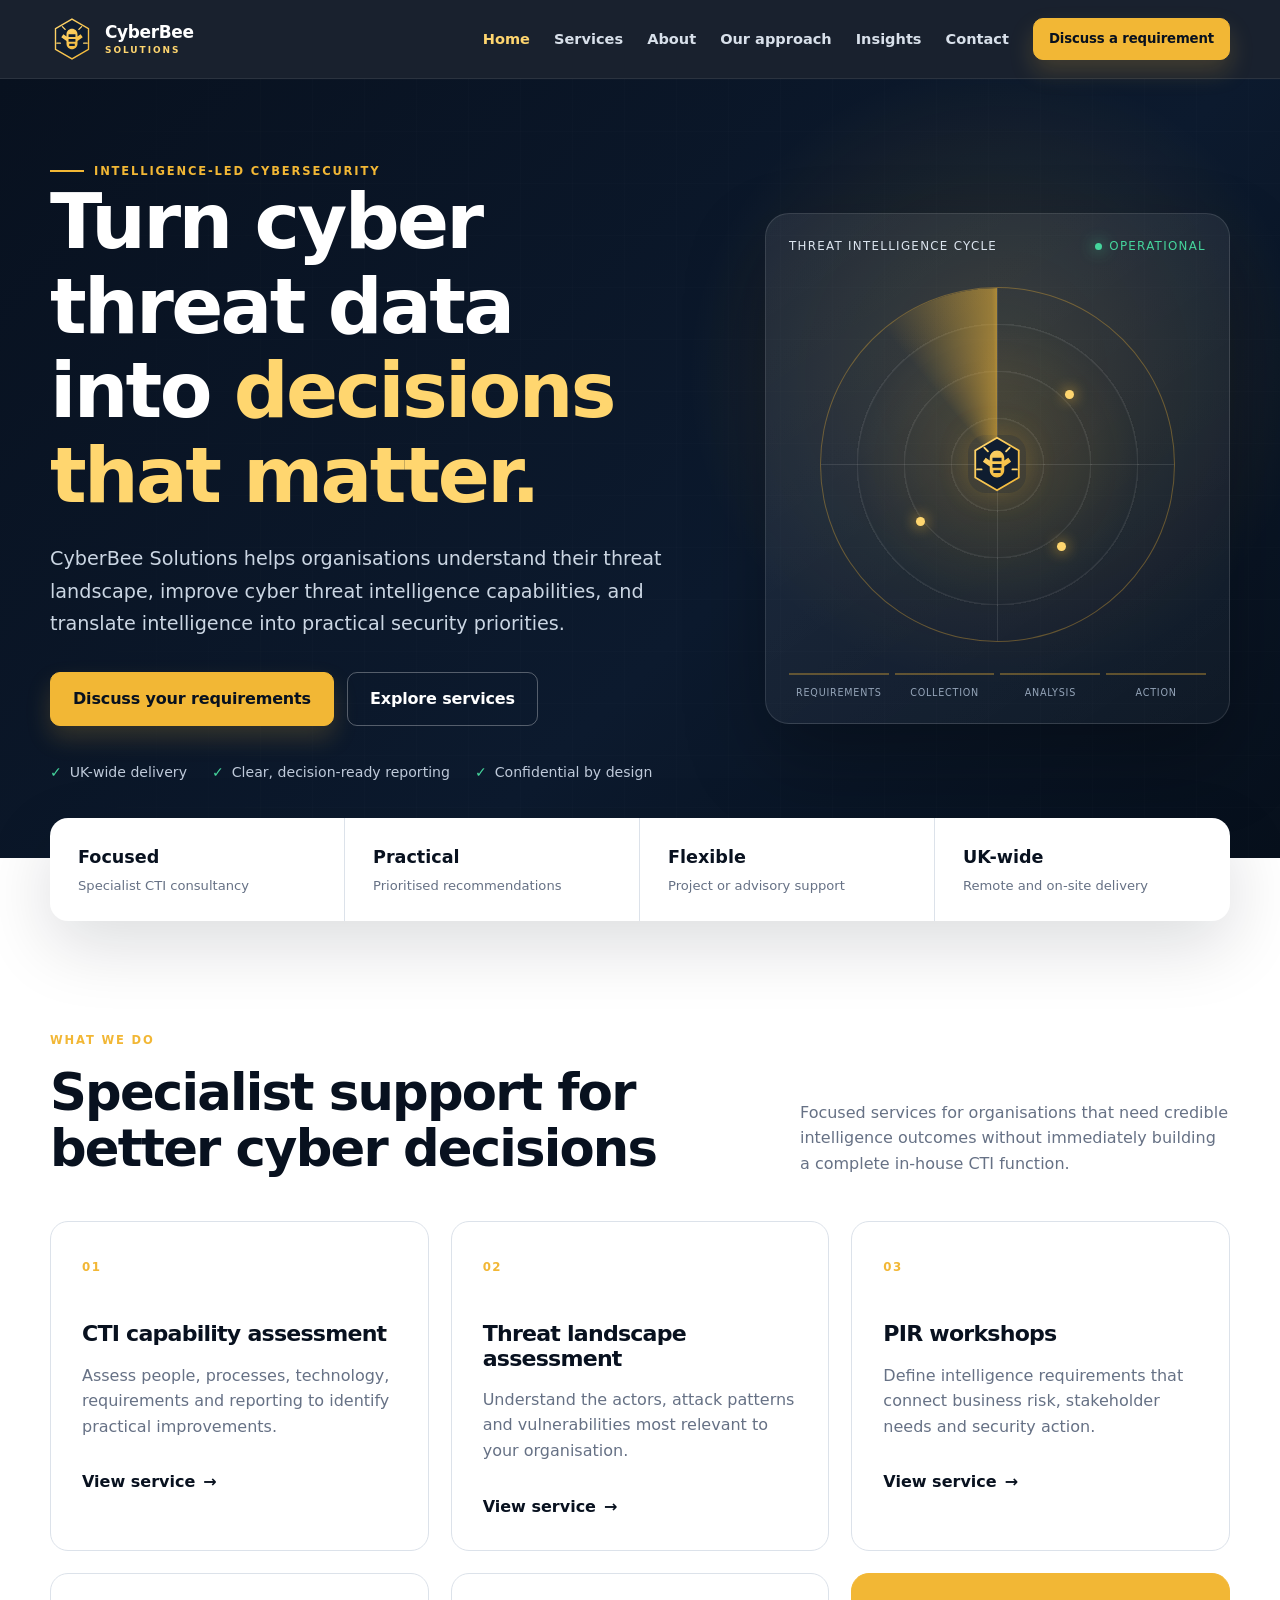
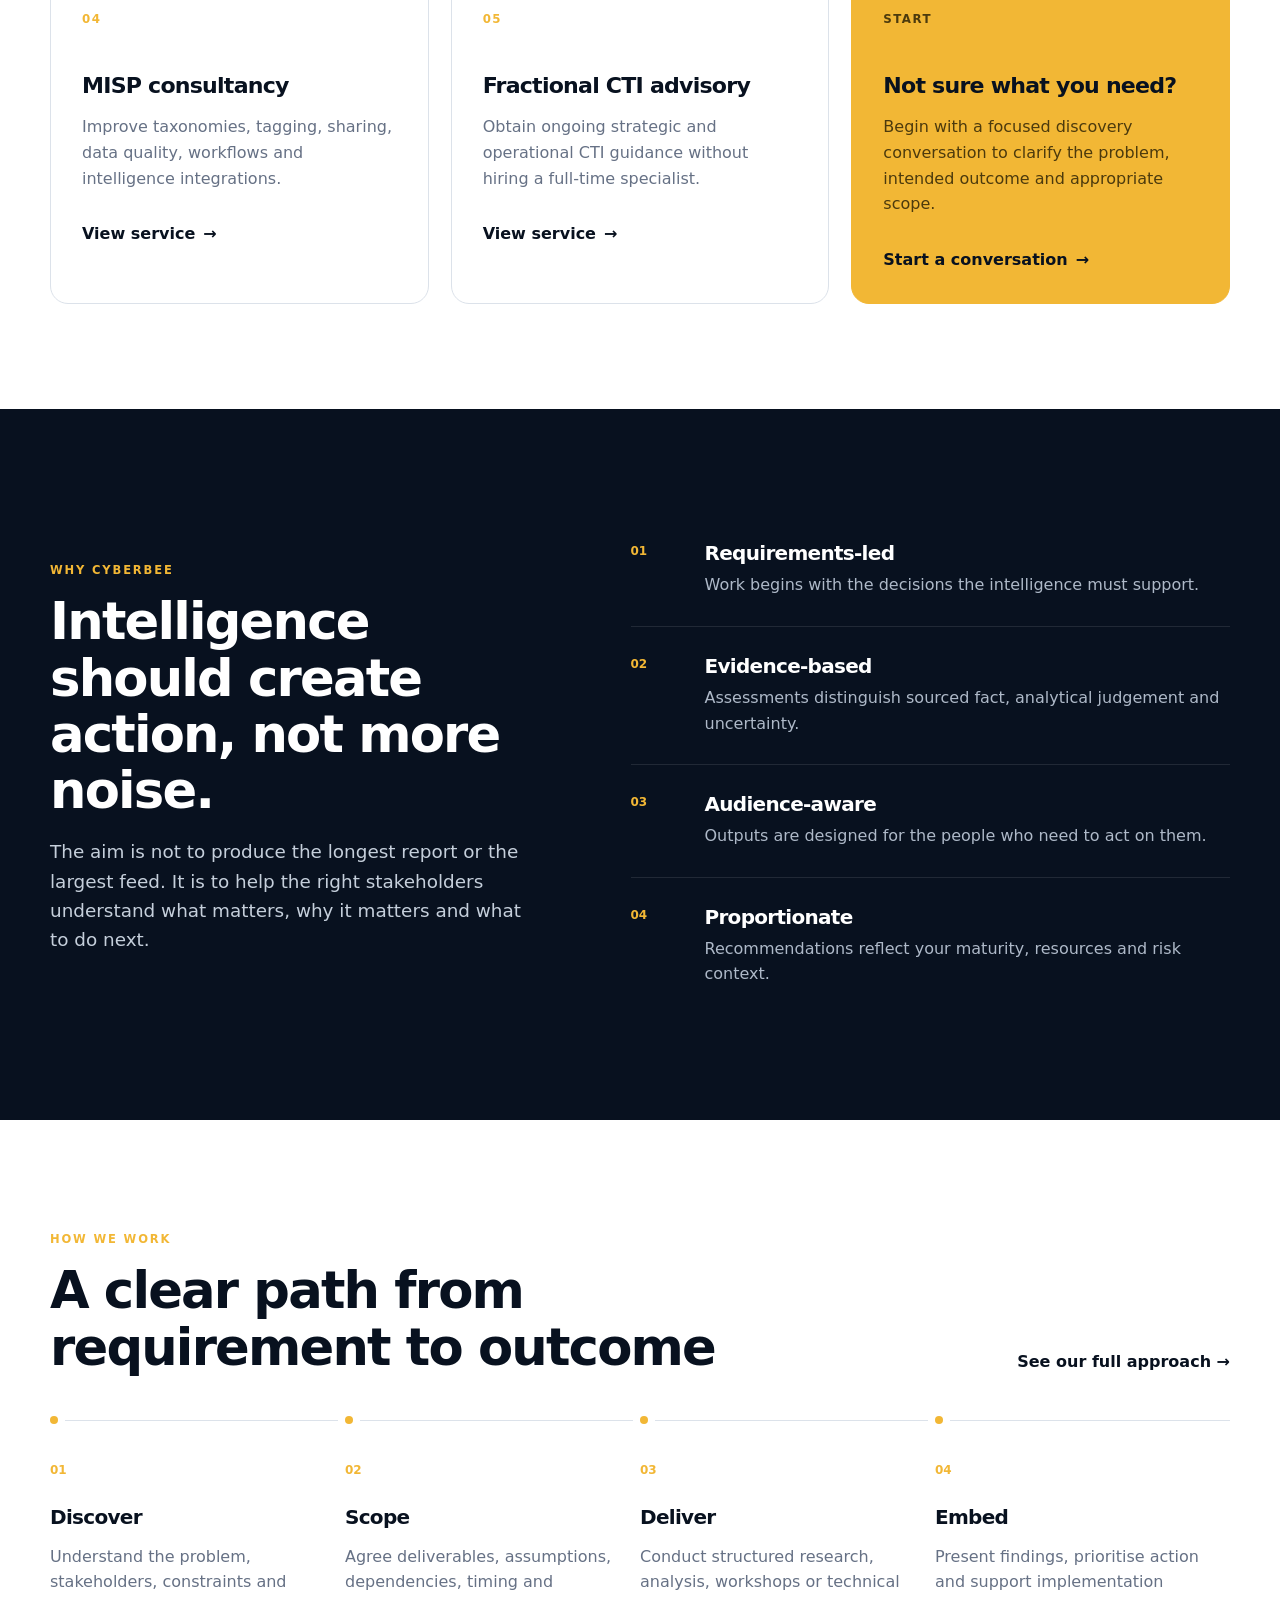
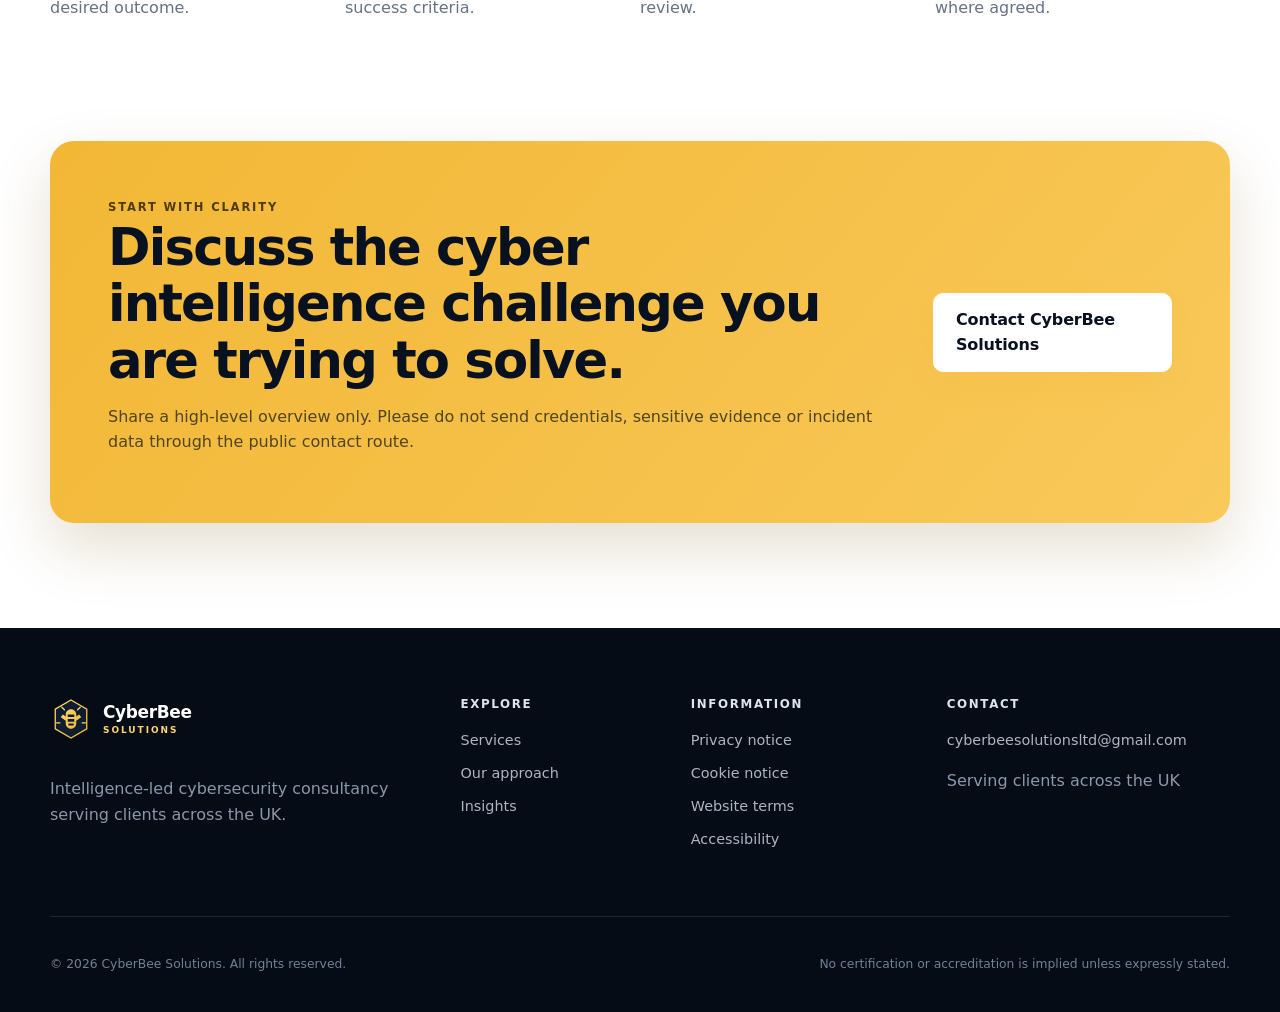
==== index.html @ a1eb2786 "Add files via upload" ====
<!doctype html>
    <html lang="en-GB">
    <head>
      <meta charset="utf-8">
      <meta name="viewport" content="width=device-width, initial-scale=1">
      <meta name="theme-color" content="#08111f">
      <meta name="description" content="CyberBee Solutions helps UK organisations understand cyber threats, strengthen CTI capabilities and make better-informed security decisions.">
      <meta name="robots" content="index, follow">
      <meta http-equiv="Content-Security-Policy" content="default-src 'self'; img-src 'self' data:; style-src 'self' 'unsafe-inline'; script-src 'self'; font-src 'self'; connect-src 'self'; frame-ancestors 'none'; base-uri 'self'; form-action 'self' mailto:; upgrade-insecure-requests">
      <meta name="referrer" content="strict-origin-when-cross-origin">
      <meta property="og:type" content="website">
      <meta property="og:site_name" content="CyberBee Solutions">
      <meta property="og:title" content="CyberBee Solutions | Intelligence-led cybersecurity consultancy">
      <meta property="og:description" content="CyberBee Solutions helps UK organisations understand cyber threats, strengthen CTI capabilities and make better-informed security decisions.">
      <meta property="og:url" content="https://cyberbeesolutions.com/">
      <meta property="og:image" content="https://cyberbeesolutions.com/assets/images/og-card.png">
      <meta name="twitter:card" content="summary_large_image">
      <link rel="canonical" href="https://cyberbeesolutions.com/">
      <link rel="icon" href="assets/images/favicon.svg" type="image/svg+xml">
      <link rel="manifest" href="site.webmanifest">
      <link rel="stylesheet" href="assets/css/styles.css">
      <title>CyberBee Solutions | Intelligence-led cybersecurity consultancy</title>
      <script type="application/ld+json">
{
  "@context": "https://schema.org",
  "@type": "ProfessionalService",
  "name": "CyberBee Solutions",
  "url": "https://cyberbeesolutions.com",
  "logo": "https://cyberbeesolutions.com/assets/images/logo-mark.svg",
  "email": "mailto:cyberbeesolutionsltd@gmail.com",
  "description": "Intelligence-led cybersecurity consultancy serving clients across the UK.",
  "areaServed": {"@type": "Country", "name": "United Kingdom"},
  "serviceType": [
    "Cyber threat intelligence capability assessment",
    "Threat landscape assessment",
    "Priority intelligence requirements workshop",
    "MISP consultancy",
    "Fractional cyber threat intelligence advisory"
  ]
}
</script>

    </head>
    <body>
      <a class="skip-link" href="#main-content">Skip to main content</a>
      <header class="site-header" data-header>
        <div class="container header-inner">
          <a class="brand" href="index.html" aria-label="CyberBee Solutions home">
            <img src="assets/images/logo-mark.svg" alt="" width="44" height="44">
            <span class="brand-copy"><strong>CyberBee</strong><small>Solutions</small></span>
          </a>
          <button class="nav-toggle" type="button" aria-expanded="false" aria-controls="primary-nav" data-nav-toggle>
            <span class="sr-only">Toggle navigation</span>
            <span></span><span></span><span></span>
          </button>
          <nav id="primary-nav" class="primary-nav" aria-label="Primary" data-nav>
            <a href="index.html" aria-current="page" class="active">Home</a><a href="services.html">Services</a><a href="about.html">About</a><a href="approach.html">Our approach</a><a href="insights.html">Insights</a><a href="contact.html">Contact</a>
            <a class="button button-small" href="contact.html">Discuss a requirement</a>
          </nav>
        </div>
      </header>
<main id="main-content">
  <section class="hero">
    <div class="hero-grid container">
      <div class="hero-copy reveal">
        <div class="eyebrow"><span></span> Intelligence-led cybersecurity</div>
        <h1>Turn cyber threat data into <em>decisions that matter.</em></h1>
        <p class="lead">CyberBee Solutions helps organisations understand their threat landscape, improve cyber threat intelligence capabilities, and translate intelligence into practical security priorities.</p>
        <div class="button-row">
          <a class="button" href="contact.html">Discuss your requirements</a>
          <a class="button button-ghost" href="services.html">Explore services</a>
        </div>
        <ul class="trust-list" aria-label="Service principles">
          <li>UK-wide delivery</li>
          <li>Clear, decision-ready reporting</li>
          <li>Confidential by design</li>
        </ul>
      </div>
      <div class="hero-visual reveal" aria-label="Cyber threat intelligence workflow illustration">
        <div class="radar-card">
          <div class="radar-head"><span>Threat intelligence cycle</span><span class="status-dot">Operational</span></div>
          <div class="radar">
            <span class="ring ring-1"></span><span class="ring ring-2"></span><span class="ring ring-3"></span>
            <span class="sweep"></span>
            <span class="node node-1"></span><span class="node node-2"></span><span class="node node-3"></span>
            <div class="radar-center"><img src="assets/images/logo-mark.svg" alt="" width="58" height="58"></div>
          </div>
          <div class="signal-row"><span>Requirements</span><span>Collection</span><span>Analysis</span><span>Action</span></div>
        </div>
      </div>
    </div>
  </section>

  <section class="section section-tight">
    <div class="container stat-strip reveal">
      <div><strong>Focused</strong><span>Specialist CTI consultancy</span></div>
      <div><strong>Practical</strong><span>Prioritised recommendations</span></div>
      <div><strong>Flexible</strong><span>Project or advisory support</span></div>
      <div><strong>UK-wide</strong><span>Remote and on-site delivery</span></div>
    </div>
  </section>

  <section class="section">
    <div class="container">
      <div class="section-heading reveal">
        <div><span class="kicker">What we do</span><h2>Specialist support for better cyber decisions</h2></div>
        <p>Focused services for organisations that need credible intelligence outcomes without immediately building a complete in-house CTI function.</p>
      </div>
      <div class="card-grid card-grid-3">
        <article class="service-card reveal"><span class="card-number">01</span><h3>CTI capability assessment</h3><p>Assess people, processes, technology, requirements and reporting to identify practical improvements.</p><a href="services.html#cti-assessment">View service <span aria-hidden="true">→</span></a></article>
        <article class="service-card reveal"><span class="card-number">02</span><h3>Threat landscape assessment</h3><p>Understand the actors, attack patterns and vulnerabilities most relevant to your organisation.</p><a href="services.html#threat-landscape">View service <span aria-hidden="true">→</span></a></article>
        <article class="service-card reveal"><span class="card-number">03</span><h3>PIR workshops</h3><p>Define intelligence requirements that connect business risk, stakeholder needs and security action.</p><a href="services.html#pir-workshop">View service <span aria-hidden="true">→</span></a></article>
        <article class="service-card reveal"><span class="card-number">04</span><h3>MISP consultancy</h3><p>Improve taxonomies, tagging, sharing, data quality, workflows and intelligence integrations.</p><a href="services.html#misp">View service <span aria-hidden="true">→</span></a></article>
        <article class="service-card reveal"><span class="card-number">05</span><h3>Fractional CTI advisory</h3><p>Obtain ongoing strategic and operational CTI guidance without hiring a full-time specialist.</p><a href="services.html#fractional">View service <span aria-hidden="true">→</span></a></article>
        <article class="service-card service-card-accent reveal"><span class="card-number">Start</span><h3>Not sure what you need?</h3><p>Begin with a focused discovery conversation to clarify the problem, intended outcome and appropriate scope.</p><a href="contact.html">Start a conversation <span aria-hidden="true">→</span></a></article>
      </div>
    </div>
  </section>

  <section class="section section-contrast">
    <div class="container split-grid">
      <div class="reveal"><span class="kicker">Why CyberBee</span><h2>Intelligence should create action, not more noise.</h2><p class="lead-sm">The aim is not to produce the longest report or the largest feed. It is to help the right stakeholders understand what matters, why it matters and what to do next.</p></div>
      <div class="principles reveal">
        <div><span>01</span><div><h3>Requirements-led</h3><p>Work begins with the decisions the intelligence must support.</p></div></div>
        <div><span>02</span><div><h3>Evidence-based</h3><p>Assessments distinguish sourced fact, analytical judgement and uncertainty.</p></div></div>
        <div><span>03</span><div><h3>Audience-aware</h3><p>Outputs are designed for the people who need to act on them.</p></div></div>
        <div><span>04</span><div><h3>Proportionate</h3><p>Recommendations reflect your maturity, resources and risk context.</p></div></div>
      </div>
    </div>
  </section>

  <section class="section">
    <div class="container process-preview">
      <div class="section-heading reveal"><div><span class="kicker">How we work</span><h2>A clear path from requirement to outcome</h2></div><a class="text-link" href="approach.html">See our full approach →</a></div>
      <ol class="process-list reveal">
        <li><span>01</span><h3>Discover</h3><p>Understand the problem, stakeholders, constraints and desired outcome.</p></li>
        <li><span>02</span><h3>Scope</h3><p>Agree deliverables, assumptions, dependencies, timing and success criteria.</p></li>
        <li><span>03</span><h3>Deliver</h3><p>Conduct structured research, analysis, workshops or technical review.</p></li>
        <li><span>04</span><h3>Embed</h3><p>Present findings, prioritise action and support implementation where agreed.</p></li>
      </ol>
    </div>
  </section>

  <section class="section section-cta">
    <div class="container cta-panel reveal">
      <div><span class="kicker">Start with clarity</span><h2>Discuss the cyber intelligence challenge you are trying to solve.</h2><p>Share a high-level overview only. Please do not send credentials, sensitive evidence or incident data through the public contact route.</p></div>
      <a class="button button-light" href="contact.html">Contact CyberBee Solutions</a>
    </div>
  </section>
</main>
  <footer class="site-footer">
    <div class="container footer-grid">
      <div>
        <a class="brand brand-footer" href="index.html">
          <img src="assets/images/logo-mark.svg" alt="" width="42" height="42">
          <span class="brand-copy"><strong>CyberBee</strong><small>Solutions</small></span>
        </a>
        <p>Intelligence-led cybersecurity consultancy serving clients across the UK.</p>
      </div>
      <div>
        <h2>Explore</h2>
        <a href="services.html">Services</a>
        <a href="approach.html">Our approach</a>
        <a href="insights.html">Insights</a>
      </div>
      <div>
        <h2>Information</h2>
        <a href="privacy.html">Privacy notice</a>
        <a href="cookies.html">Cookie notice</a>
        <a href="terms.html">Website terms</a>
        <a href="accessibility.html">Accessibility</a>
      </div>
      <div>
        <h2>Contact</h2>
        <a href="mailto:cyberbeesolutionsltd@gmail.com">cyberbeesolutionsltd@gmail.com</a>
        <p>Serving clients across the UK</p>
      </div>
    </div>
    <div class="container footer-bottom">
      <p>&copy; <span data-year>2026</span> CyberBee Solutions. All rights reserved.</p>
      <p>No certification or accreditation is implied unless expressly stated.</p>
    </div>
  </footer>
  <script src="assets/js/main.js" defer></script>
</body>
</html>
---- assets/css/styles.css ----
:root {
  --ink: #08111f;
  --ink-2: #0f1d30;
  --ink-3: #182a43;
  --gold: #f2b735;
  --gold-2: #ffd66f;
  --cream: #f7f4ec;
  --paper: #ffffff;
  --muted: #667185;
  --line: #dce2ea;
  --success: #45d59c;
  --radius: 18px;
  --shadow: 0 24px 70px rgba(5, 14, 28, .14);
  --container: 1180px;
}
* { box-sizing: border-box; }
html { scroll-behavior: smooth; }
body { margin: 0; color: var(--ink); background: var(--paper); font-family: Inter, ui-sans-serif, system-ui, -apple-system, BlinkMacSystemFont, "Segoe UI", sans-serif; line-height: 1.6; -webkit-font-smoothing: antialiased; }
img { max-width: 100%; display: block; }
a { color: inherit; }
button, input, select, textarea { font: inherit; }
button { cursor: pointer; }
:focus-visible { outline: 3px solid var(--gold); outline-offset: 3px; }
::selection { background: var(--gold-2); color: var(--ink); }
.container { width: min(calc(100% - 40px), var(--container)); margin-inline: auto; }
.narrow { max-width: 850px; }
.sr-only { position: absolute; width: 1px; height: 1px; padding: 0; margin: -1px; overflow: hidden; clip: rect(0,0,0,0); white-space: nowrap; border: 0; }
.skip-link { position: fixed; top: 10px; left: 10px; z-index: 9999; padding: 12px 16px; background: var(--gold); color: var(--ink); transform: translateY(-150%); border-radius: 8px; font-weight: 800; text-decoration: none; }
.skip-link:focus { transform: translateY(0); }
.site-header { position: sticky; top: 0; z-index: 1000; background: rgba(8, 17, 31, .93); color: #fff; backdrop-filter: blur(18px); border-bottom: 1px solid rgba(255,255,255,.08); transition: box-shadow .25s ease; }
.site-header.scrolled { box-shadow: 0 12px 40px rgba(0,0,0,.2); }
.header-inner { min-height: 78px; display: flex; align-items: center; justify-content: space-between; gap: 30px; }
.brand { display: inline-flex; align-items: center; gap: 11px; text-decoration: none; }
.brand img { flex: 0 0 auto; }
.brand-copy { display: grid; line-height: 1; }
.brand-copy strong { font-size: 1.06rem; letter-spacing: -.02em; }
.brand-copy small { margin-top: 5px; color: var(--gold-2); text-transform: uppercase; letter-spacing: .22em; font-size: .56rem; font-weight: 800; }
.primary-nav { display: flex; align-items: center; gap: 24px; }
.primary-nav > a { text-decoration: none; font-size: .91rem; color: #d8e0ea; font-weight: 650; transition: color .2s ease; }
.primary-nav > a:hover, .primary-nav > a.active { color: var(--gold-2); }
.nav-toggle { display: none; border: 0; background: transparent; padding: 8px; }
.nav-toggle span:not(.sr-only) { display: block; width: 25px; height: 2px; background: #fff; margin: 5px 0; transition: .2s; }
.button { display: inline-flex; align-items: center; justify-content: center; min-height: 50px; padding: 13px 22px; border: 1px solid var(--gold); border-radius: 10px; background: var(--gold); color: var(--ink) !important; text-decoration: none; font-weight: 850; letter-spacing: -.01em; box-shadow: 0 12px 25px rgba(242,183,53,.18); transition: transform .2s ease, background .2s ease, border-color .2s ease; }
.button:hover { transform: translateY(-2px); background: var(--gold-2); border-color: var(--gold-2); }
.button-small { min-height: 42px; padding: 9px 15px; font-size: .83rem !important; }
.button-ghost { background: transparent; color: inherit !important; border-color: rgba(255,255,255,.3); box-shadow: none; }
.button-ghost:hover { background: rgba(255,255,255,.08); border-color: #fff; }
.button-light { background: #fff; border-color: #fff; color: var(--ink) !important; }
.button-row { display: flex; flex-wrap: wrap; gap: 13px; margin-top: 31px; }
.hero { position: relative; overflow: hidden; min-height: 700px; color: #fff; background: radial-gradient(circle at 78% 38%, rgba(242,183,53,.16), transparent 28%), linear-gradient(135deg, #08111f 0%, #0c1a2e 60%, #07101c 100%); }
.hero::before { content: ""; position: absolute; inset: 0; pointer-events: none; opacity: .18; background-image: linear-gradient(rgba(255,255,255,.06) 1px, transparent 1px), linear-gradient(90deg, rgba(255,255,255,.06) 1px, transparent 1px); background-size: 52px 52px; mask-image: linear-gradient(to right, transparent, #000 25%, #000); }
.hero-grid { min-height: 700px; display: grid; grid-template-columns: 1.12fr .88fr; gap: 70px; align-items: center; padding-block: 75px; position: relative; }
.eyebrow, .kicker { display: inline-flex; align-items: center; gap: 10px; color: var(--gold); text-transform: uppercase; letter-spacing: .16em; font-size: .72rem; font-weight: 900; }
.eyebrow span { width: 34px; height: 2px; background: var(--gold); }
h1, h2, h3 { margin: 0; line-height: 1.1; letter-spacing: -.035em; }
h1 { font-size: clamp(3.2rem, 6vw, 6.3rem); max-width: 900px; }
h1 em { color: var(--gold-2); font-style: normal; }
h2 { font-size: clamp(2.1rem, 4vw, 3.8rem); }
h3 { font-size: 1.25rem; }
.hero .lead { max-width: 720px; margin: 25px 0 0; color: #cbd6e3; font-size: clamp(1.05rem, 1.5vw, 1.24rem); line-height: 1.7; }
.lead-sm { font-size: 1.15rem; color: #c5cfdb; }
.trust-list { display: flex; flex-wrap: wrap; gap: 18px 25px; margin: 35px 0 0; padding: 0; list-style: none; color: #bfcada; font-size: .88rem; }
.trust-list li::before { content: "✓"; margin-right: 8px; color: var(--success); font-weight: 900; }
.radar-card { width: min(100%, 465px); margin-left: auto; padding: 23px; border: 1px solid rgba(255,255,255,.12); border-radius: 24px; background: linear-gradient(145deg, rgba(255,255,255,.08), rgba(255,255,255,.03)); box-shadow: 0 35px 80px rgba(0,0,0,.28); }
.radar-head { display: flex; align-items: center; justify-content: space-between; color: #dce5ef; font-size: .74rem; text-transform: uppercase; letter-spacing: .11em; }
.status-dot { color: var(--success); }
.status-dot::before { content: ""; display: inline-block; width: 7px; height: 7px; margin-right: 7px; border-radius: 50%; background: var(--success); box-shadow: 0 0 15px var(--success); }
.radar { width: min(100%, 355px); aspect-ratio: 1; margin: 31px auto; position: relative; border-radius: 50%; border: 1px solid rgba(242,183,53,.34); background: radial-gradient(circle, rgba(242,183,53,.12), transparent 58%), repeating-radial-gradient(circle, transparent 0 45px, rgba(255,255,255,.08) 46px 47px); overflow: hidden; }
.radar::before, .radar::after { content: ""; position: absolute; background: rgba(255,255,255,.1); }
.radar::before { width: 1px; height: 100%; left: 50%; }
.radar::after { height: 1px; width: 100%; top: 50%; }
.radar-center { position: absolute; inset: 50% auto auto 50%; transform: translate(-50%,-50%); z-index: 3; border-radius: 18px; box-shadow: 0 0 30px rgba(242,183,53,.23); }
.sweep { position: absolute; inset: 0; border-radius: 50%; background: conic-gradient(from 0deg, transparent 0 320deg, rgba(242,183,53,.52) 358deg, rgba(242,183,53,.65) 360deg); animation: radar-sweep 7s linear infinite; }
.node { position: absolute; z-index: 2; width: 9px; height: 9px; border-radius: 50%; background: var(--gold-2); box-shadow: 0 0 14px var(--gold); }
.node-1 { top: 29%; left: 69%; }.node-2 { top: 65%; left: 27%; }.node-3 { top: 72%; left: 67%; }
.signal-row { display: grid; grid-template-columns: repeat(4,1fr); gap: 6px; color: #94a4b8; font-size: .6rem; text-transform: uppercase; letter-spacing: .08em; text-align: center; }
.signal-row span { padding-top: 10px; border-top: 2px solid rgba(242,183,53,.34); }
@keyframes radar-sweep { to { transform: rotate(360deg); } }
.section { padding: 105px 0; }
.section-tight { padding: 0; position: relative; z-index: 3; }
.section-contrast { background: var(--ink); color: #fff; }
.section-heading { display: flex; justify-content: space-between; gap: 45px; align-items: end; margin-bottom: 45px; }
.section-heading > div { max-width: 680px; }
.section-heading > p { max-width: 430px; color: var(--muted); margin: 0; }
.section-heading .kicker, .split-grid .kicker { margin-bottom: 14px; }
.stat-strip { margin-top: -40px; display: grid; grid-template-columns: repeat(4,1fr); background: #fff; box-shadow: var(--shadow); border-radius: 18px; overflow: hidden; }
.stat-strip div { padding: 25px 28px; border-right: 1px solid var(--line); }
.stat-strip div:last-child { border-right: 0; }
.stat-strip strong, .stat-strip span { display: block; }
.stat-strip strong { font-size: 1.1rem; }
.stat-strip span { color: var(--muted); font-size: .82rem; margin-top: 4px; }
.card-grid { display: grid; gap: 22px; }
.card-grid-3 { grid-template-columns: repeat(3,1fr); }
.service-card, .value-card, .article-card { border: 1px solid var(--line); border-radius: var(--radius); padding: 31px; background: #fff; transition: transform .25s ease, box-shadow .25s ease, border-color .25s ease; }
.service-card:hover, .value-card:hover, .article-card:hover { transform: translateY(-5px); box-shadow: 0 18px 45px rgba(8,17,31,.1); border-color: #c4ccd7; }
.card-number { display: inline-block; color: var(--gold); font-weight: 900; font-size: .74rem; letter-spacing: .12em; text-transform: uppercase; margin-bottom: 45px; }
.service-card h3 { font-size: 1.38rem; }
.service-card p, .value-card p, .article-card p { color: var(--muted); }
.service-card a { display: inline-flex; gap: 8px; margin-top: 14px; color: var(--ink); text-decoration: none; font-weight: 800; }
.service-card-accent { background: var(--gold); border-color: var(--gold); }
.service-card-accent .card-number, .service-card-accent p { color: #4c3a0d; }
.split-grid { display: grid; grid-template-columns: .9fr 1.1fr; gap: 90px; align-items: center; }
.align-start { align-items: start; }
.principles { display: grid; gap: 1px; background: rgba(255,255,255,.1); }
.principles > div { display: grid; grid-template-columns: 54px 1fr; gap: 20px; padding: 28px 0; background: var(--ink); }
.principles > div > span { color: var(--gold); font-size: .75rem; font-weight: 900; }
.principles p { color: #aeb9c8; margin: 8px 0 0; }
.text-link { color: var(--ink); font-weight: 800; text-decoration: none; }
.process-list { display: grid; grid-template-columns: repeat(4,1fr); gap: 0; list-style: none; margin: 0; padding: 0; border-top: 1px solid var(--line); }
.process-list li { position: relative; padding: 35px 25px 0 0; }
.process-list li::before { content: ""; position: absolute; width: 8px; height: 8px; background: var(--gold); border-radius: 50%; top: -5px; left: 0; box-shadow: 0 0 0 7px #fff; }
.process-list span { color: var(--gold); font-size: .75rem; font-weight: 900; }
.process-list h3 { margin-top: 24px; }
.process-list p { color: var(--muted); }
.section-cta { padding-top: 0; }
.cta-panel { padding: 52px 58px; border-radius: 24px; background: linear-gradient(130deg, var(--gold) 0%, #f9c95a 100%); display: flex; align-items: center; justify-content: space-between; gap: 45px; box-shadow: 0 25px 60px rgba(116,79,0,.18); }
.cta-panel > div { max-width: 780px; }
.cta-panel .kicker { color: #4f3b08; }
.cta-panel h2 { font-size: clamp(2rem, 4vw, 3.5rem); }
.cta-panel p { color: #4f451f; }
.page-hero { padding: 115px 0 95px; color: #fff; background: radial-gradient(circle at 75% 20%, rgba(242,183,53,.14), transparent 32%), var(--ink); }
.page-hero h1 { font-size: clamp(3rem, 6vw, 5.5rem); margin-top: 13px; }
.page-hero .lead { color: #c7d2df; font-size: 1.2rem; margin-top: 25px; max-width: 770px; }
.page-hero-legal { padding: 85px 0 70px; }
.page-hero-legal h1 { font-size: clamp(2.7rem,5vw,4.4rem); }
.page-hero-legal p { color: #b8c5d4; }
.services-detail { padding-top: 45px; }
.service-detail { display: grid; grid-template-columns: 90px 1fr; gap: 40px; padding: 65px 0; border-bottom: 1px solid var(--line); scroll-margin-top: 100px; }
.service-index { color: var(--gold); font-size: 1rem; font-weight: 900; }
.service-detail > div:last-child { max-width: 950px; }
.service-detail h2 { margin: 12px 0 18px; }
.service-detail > div > p { color: var(--muted); font-size: 1.1rem; }
.service-tag, .article-type { display: inline-block; padding: 6px 9px; border-radius: 6px; background: #fff5d9; color: #725000; font-size: .66rem; text-transform: uppercase; letter-spacing: .13em; font-weight: 900; }
.detail-grid { display: grid; grid-template-columns: repeat(2,1fr); gap: 45px; margin-top: 35px; }
.check-list { padding: 0; list-style: none; }
.check-list li { position: relative; padding-left: 25px; margin: 10px 0; }
.check-list li::before { content: "✓"; position: absolute; left: 0; color: #b47800; font-weight: 900; }
.model-grid { display: grid; grid-template-columns: repeat(2,1fr); gap: 18px; }
.model-grid > div { padding: 25px; border: 1px solid rgba(255,255,255,.14); border-radius: 14px; }
.model-grid p { color: #aeb9c8; margin-bottom: 0; }
.prose p { color: var(--muted); font-size: 1.08rem; }
.section-contrast .prose p { color: #bac5d2; }
.value-card h3 { color: var(--ink); }
.info-panel { background: var(--cream); border-radius: var(--radius); padding: 35px; border-left: 5px solid var(--gold); }
.timeline { position: relative; }
.timeline::before { content: ""; position: absolute; left: 34px; top: 35px; bottom: 35px; width: 1px; background: var(--line); }
.timeline-item { position: relative; display: grid; grid-template-columns: 70px 1fr; gap: 45px; padding: 35px 0 70px; }
.timeline-marker { position: relative; z-index: 2; width: 68px; height: 68px; display: grid; place-items: center; border-radius: 50%; background: var(--ink); color: var(--gold); font-weight: 900; box-shadow: 0 0 0 10px #fff; }
.timeline-item > div:last-child { max-width: 850px; }
.timeline-item h2 { margin: 12px 0 15px; font-size: clamp(2rem,4vw,3.2rem); }
.timeline-item p { color: var(--muted); }
.insight-layout { display: grid; grid-template-columns: repeat(2,1fr); gap: 24px; }
.article-featured { grid-column: 1 / -1; padding: 45px; }
.article-card h2 { margin: 18px 0; font-size: clamp(1.7rem,3vw,2.7rem); }
.number-list { counter-reset: item; list-style: none; padding: 0; }
.number-list li { counter-increment: item; position: relative; padding-left: 36px; margin: 15px 0; }
.number-list li::before { content: "0" counter(item); position: absolute; left: 0; color: #a86c00; font-size: .72rem; font-weight: 900; }
.contact-grid { display: grid; grid-template-columns: .8fr 1.2fr; gap: 85px; align-items: start; }
.contact-copy h2 { margin: 12px 0 22px; }
.contact-copy > p { color: var(--muted); }
.contact-method { padding: 20px 0; border-bottom: 1px solid var(--line); }
.contact-method span { display: block; color: var(--muted); font-size: .72rem; text-transform: uppercase; letter-spacing: .12em; font-weight: 850; }
.contact-method a, .contact-method p { display: block; margin: 5px 0 0; font-weight: 750; overflow-wrap: anywhere; }
.response-note { margin-top: 30px; padding: 20px; background: var(--cream); border-radius: 12px; }
.response-note p { margin-bottom: 0; color: var(--muted); }
.contact-form { padding: 40px; border: 1px solid var(--line); border-radius: var(--radius); box-shadow: var(--shadow); }
.form-row { margin-bottom: 21px; }
.form-row label { display: block; margin-bottom: 7px; font-weight: 750; }
.form-row input, .form-row select, .form-row textarea { width: 100%; border: 1px solid #bfc7d2; border-radius: 9px; padding: 12px 13px; color: var(--ink); background: #fff; }
.form-row textarea { resize: vertical; }
.form-row small { display: block; margin-top: 6px; color: var(--muted); }
.checkbox-row { display: grid; grid-template-columns: 20px 1fr; gap: 10px; align-items: start; }
.checkbox-row input { width: 18px; height: 18px; margin-top: 4px; }
.checkbox-row label { font-weight: 500; font-size: .9rem; }
.honeypot { position: absolute !important; left: -10000px !important; width: 1px !important; height: 1px !important; overflow: hidden !important; }
.form-status { min-height: 1.6em; color: #7b5300; font-weight: 700; }
.legal-main { background: #fff; }
.legal-copy { max-width: 850px; }
.legal-copy h2 { font-size: 1.55rem; margin-top: 42px; }
.legal-copy p, .legal-copy li { color: #4e596a; }
.legal-copy a { color: #7b5300; font-weight: 700; overflow-wrap: anywhere; }
.not-found { min-height: 650px; display: grid; place-items: center; text-align: center; color: #fff; background: var(--ink); }
.error-code { display: block; color: var(--gold); font-size: 1rem; font-weight: 900; letter-spacing: .25em; }
.not-found h1 { font-size: clamp(3rem,7vw,6rem); margin-top: 12px; }
.not-found p { color: #b8c5d4; }
.not-found .button-row { justify-content: center; }
.site-footer { padding: 70px 0 25px; background: #050c15; color: #fff; }
.footer-grid { display: grid; grid-template-columns: 1.4fr .7fr .8fr 1.1fr; gap: 50px; }
.brand-footer { margin-bottom: 20px; }
.footer-grid p { color: #8998aa; }
.footer-grid h2 { margin-bottom: 18px; color: #dce4ee; font-size: .74rem; text-transform: uppercase; letter-spacing: .14em; }
.footer-grid > div:not(:first-child) a { display: block; margin: 10px 0; color: #aab6c5; text-decoration: none; font-size: .9rem; overflow-wrap: anywhere; }
.footer-grid a:hover { color: var(--gold-2); }
.footer-bottom { display: flex; justify-content: space-between; gap: 30px; margin-top: 55px; padding-top: 25px; border-top: 1px solid rgba(255,255,255,.1); color: #718095; font-size: .77rem; }
.reveal { opacity: 0; transform: translateY(18px); transition: opacity .6s ease, transform .6s ease; }
.reveal.visible { opacity: 1; transform: translateY(0); }
@media (max-width: 980px) {
  .nav-toggle { display: block; }
  .primary-nav { position: absolute; top: 78px; left: 0; right: 0; display: none; padding: 20px; background: var(--ink); border-top: 1px solid rgba(255,255,255,.1); flex-direction: column; align-items: stretch; gap: 5px; }
  .primary-nav.open { display: flex; }
  .primary-nav > a { padding: 11px; }
  .hero-grid, .split-grid, .contact-grid { grid-template-columns: 1fr; }
  .hero-grid { gap: 45px; padding-bottom: 110px; }
  .hero-visual { display: none; }
  .card-grid-3 { grid-template-columns: repeat(2,1fr); }
  .stat-strip { grid-template-columns: repeat(2,1fr); }
  .stat-strip div:nth-child(2) { border-right: 0; }
  .stat-strip div:nth-child(-n+2) { border-bottom: 1px solid var(--line); }
  .process-list { grid-template-columns: repeat(2,1fr); row-gap: 45px; }
  .footer-grid { grid-template-columns: repeat(2,1fr); }
  .section-heading { align-items: start; flex-direction: column; }
  .split-grid { gap: 45px; }
  .contact-grid { gap: 50px; }
}
@media (max-width: 650px) {
  .container { width: min(calc(100% - 28px), var(--container)); }
  .header-inner { min-height: 70px; }
  .primary-nav { top: 70px; }
  .hero, .hero-grid { min-height: 650px; }
  .hero-grid { padding-block: 75px 115px; }
  h1 { font-size: clamp(2.8rem, 15vw, 4.3rem); }
  .page-hero { padding: 82px 0 70px; }
  .section { padding: 78px 0; }
  .section-tight { padding: 0; }
  .card-grid-3, .detail-grid, .model-grid, .insight-layout { grid-template-columns: 1fr; }
  .article-featured { grid-column: auto; padding: 31px; }
  .stat-strip { margin-top: -28px; }
  .stat-strip div { padding: 20px; }
  .process-list { grid-template-columns: 1fr; border-top: 0; }
  .process-list li { border-top: 1px solid var(--line); }
  .cta-panel { padding: 35px 25px; flex-direction: column; align-items: flex-start; }
  .service-detail { grid-template-columns: 1fr; gap: 14px; padding: 48px 0; }
  .timeline::before { left: 24px; }
  .timeline-item { grid-template-columns: 50px 1fr; gap: 20px; }
  .timeline-marker { width: 48px; height: 48px; box-shadow: 0 0 0 7px #fff; font-size: .75rem; }
  .contact-form { padding: 25px; }
  .footer-grid { grid-template-columns: 1fr; gap: 30px; }
  .footer-bottom { flex-direction: column; }
}
@media (prefers-reduced-motion: reduce) {
  html { scroll-behavior: auto; }
  *, *::before, *::after { animation-duration: .01ms !important; animation-iteration-count: 1 !important; transition-duration: .01ms !important; }
  .reveal { opacity: 1; transform: none; }
}
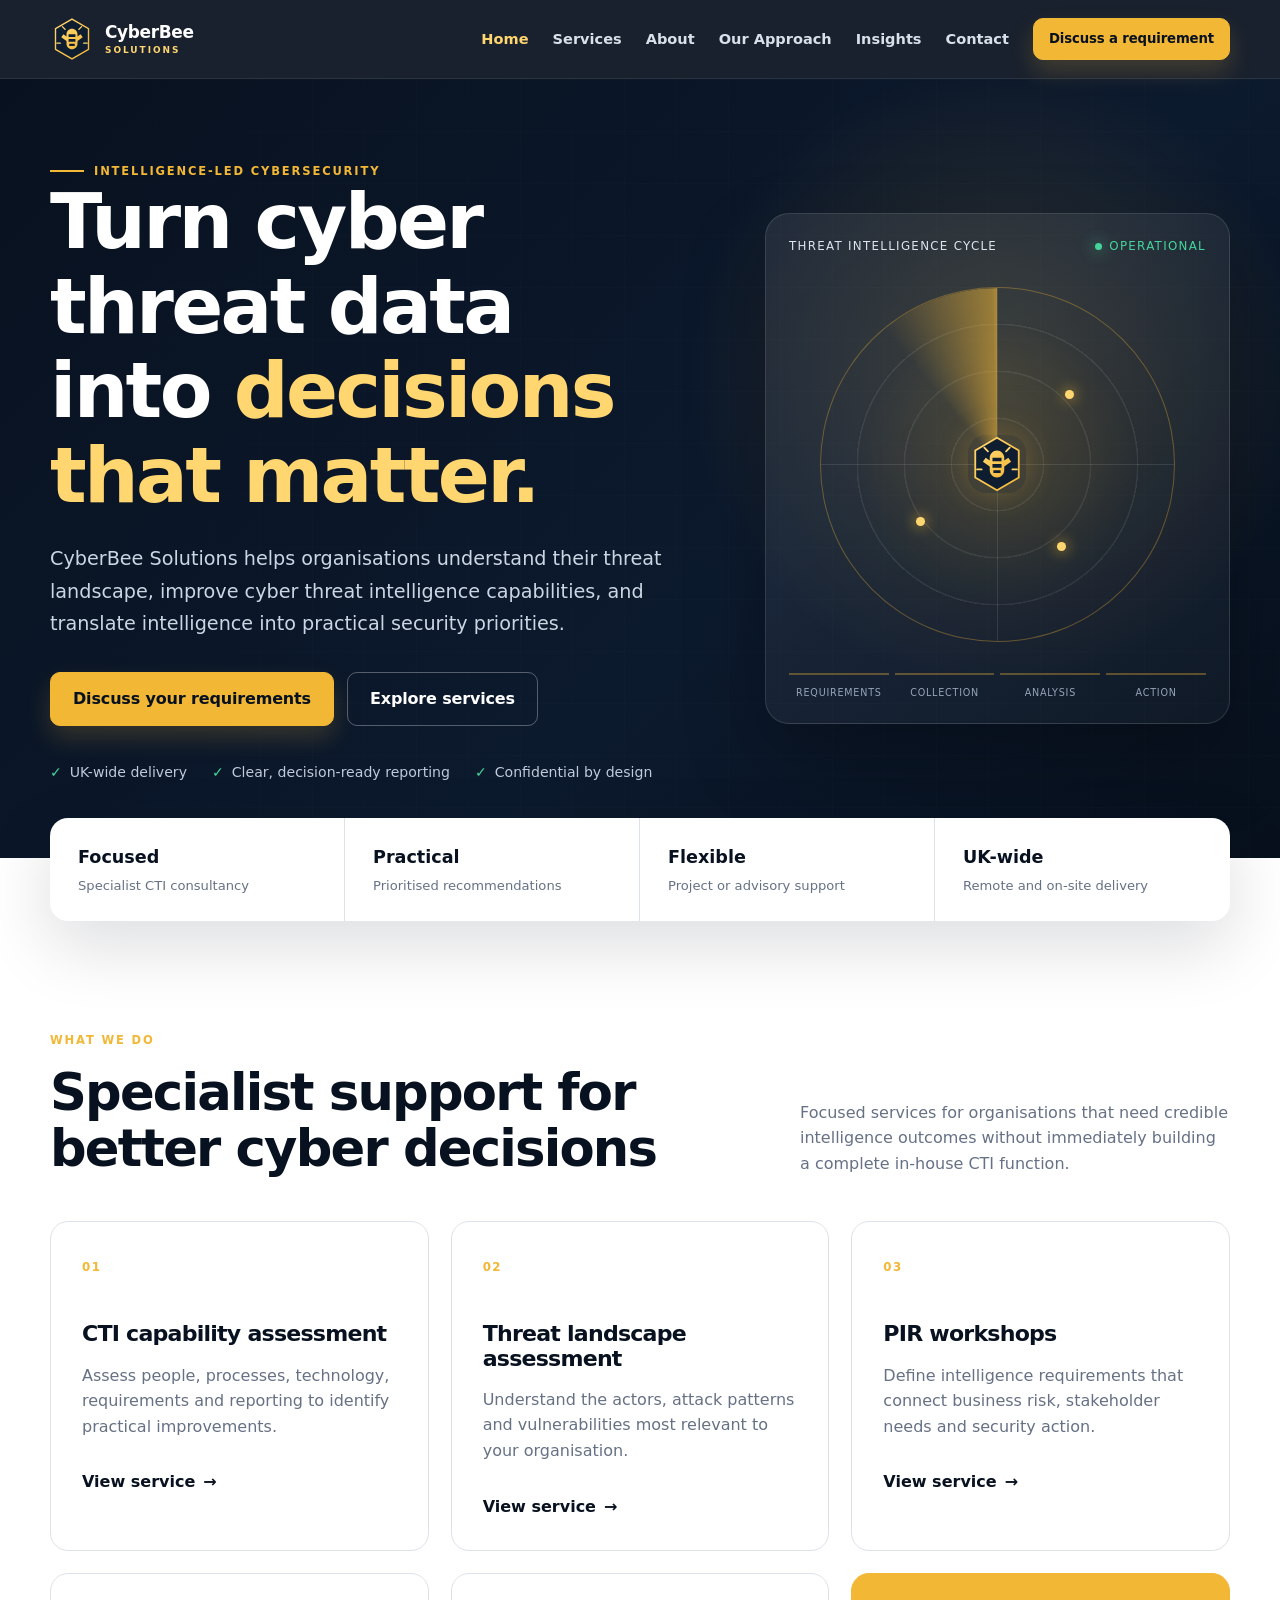
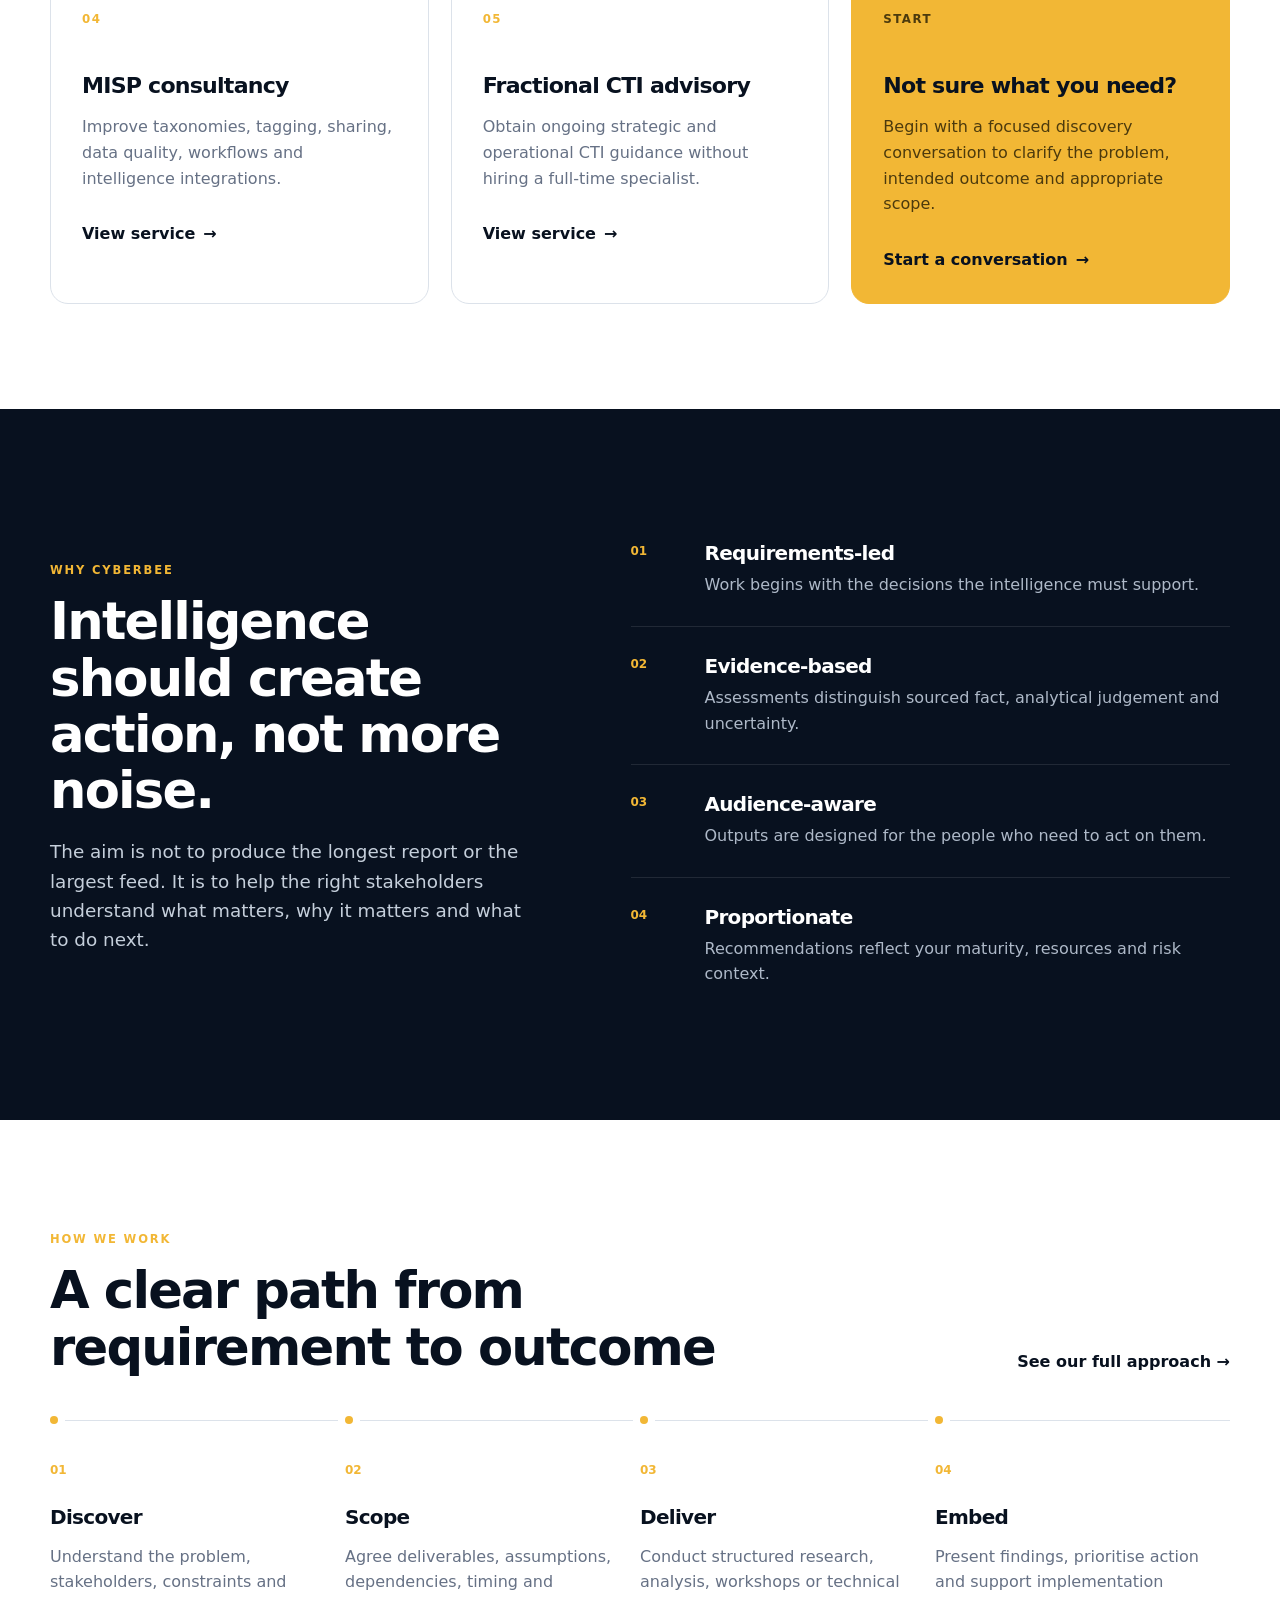
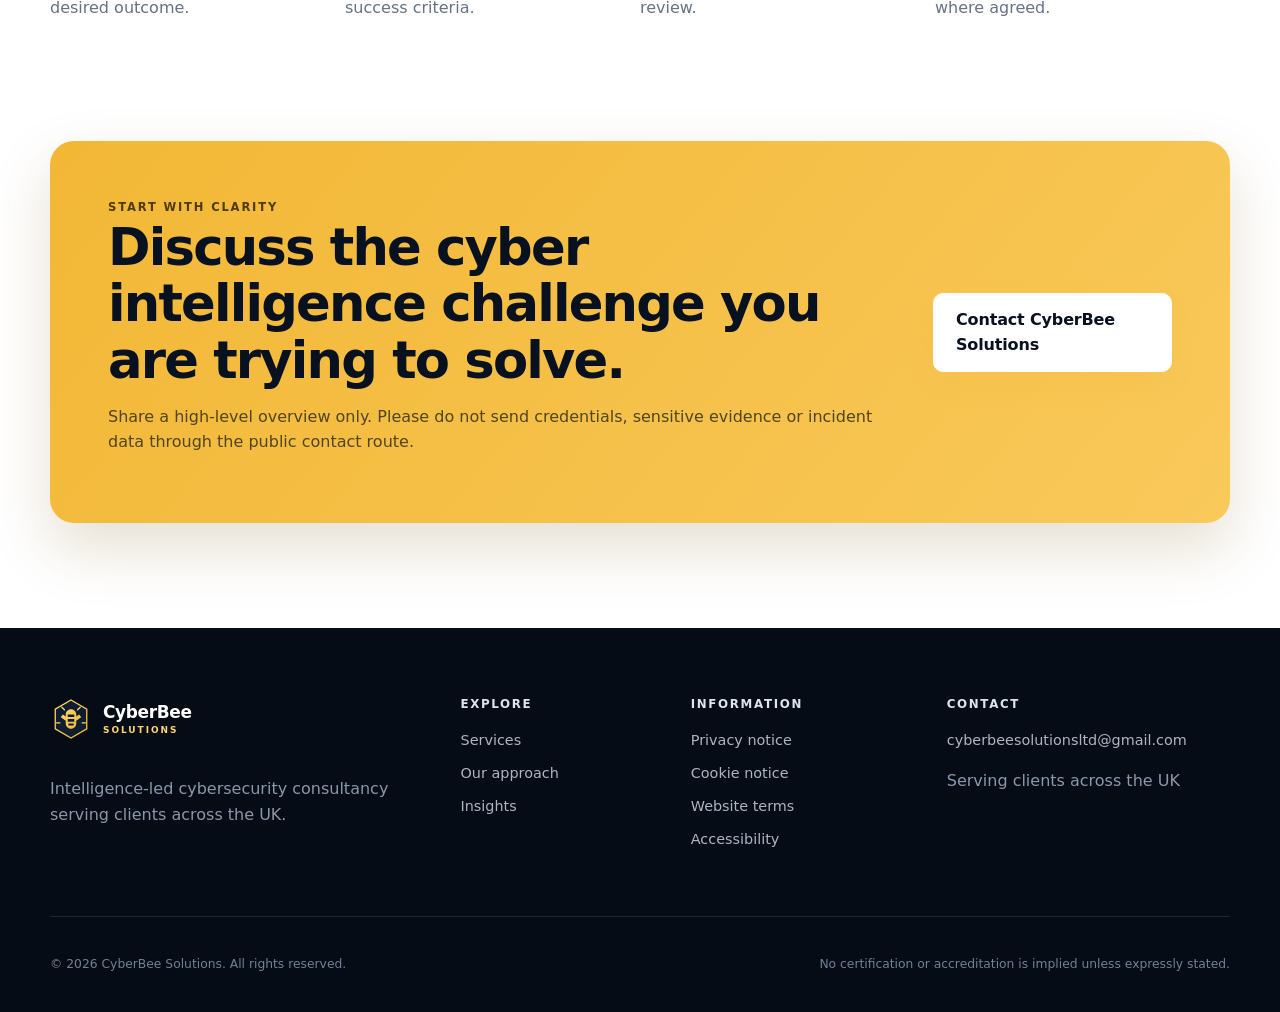
==== commit 823e73df: "Correct 'Our approach' to 'Our Approach' in navigation" ====
--- a/index.html
+++ b/index.html
@@ -54,7 +54,7 @@
             <span></span><span></span><span></span>
           </button>
           <nav id="primary-nav" class="primary-nav" aria-label="Primary" data-nav>
-            <a href="index.html" aria-current="page" class="active">Home</a><a href="services.html">Services</a><a href="about.html">About</a><a href="approach.html">Our approach</a><a href="insights.html">Insights</a><a href="contact.html">Contact</a>
+            <a href="index.html" aria-current="page" class="active">Home</a><a href="services.html">Services</a><a href="about.html">About</a><a href="approach.html">Our Approach</a><a href="insights.html">Insights</a><a href="contact.html">Contact</a>
             <a class="button button-small" href="contact.html">Discuss a requirement</a>
           </nav>
         </div>
